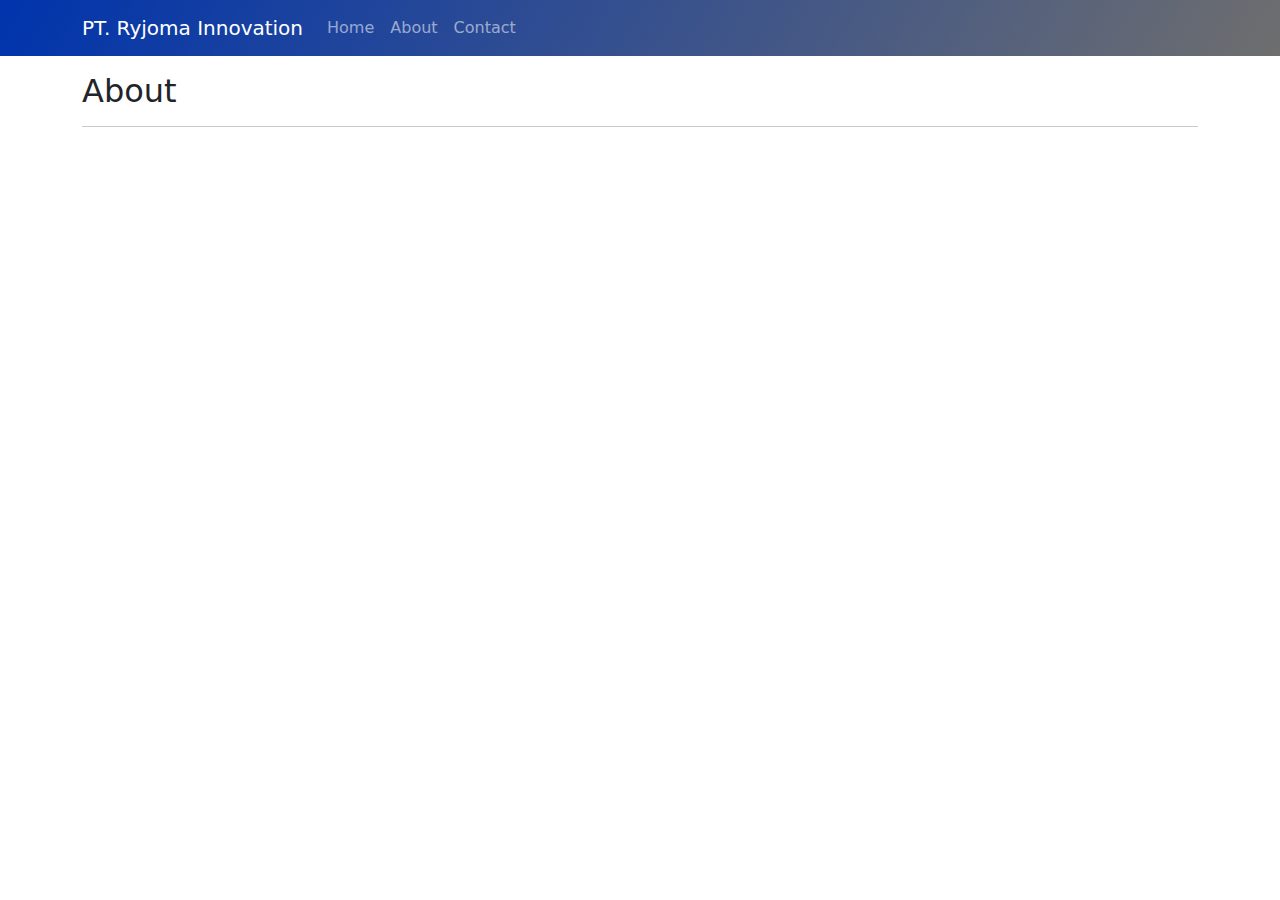
==== About.html @ 48b4abb6 "first commit" ====
<!DOCTYPE html>
<!--[if lt IE 7]>      <html class="no-js lt-ie9 lt-ie8 lt-ie7"> <![endif]-->
<!--[if IE 7]>         <html class="no-js lt-ie9 lt-ie8"> <![endif]-->
<!--[if IE 8]>         <html class="no-js lt-ie9"> <![endif]-->
<!--[if gt IE 8]>      <html class="no-js"> <!--<![endif]-->
<html>
    <head>
        <meta charset="utf-8">
        <meta http-equiv="X-UA-Compatible" content="IE=edge">
        <title>PT. Ryjoma Innovation</title>
        <link href="bootstrap/css/bootstrap.min.css" rel="stylesheet">
        <link href="custom-asset/index.css" rel="stylesheet">
        <meta name="description" content="">
        <meta name="viewport" content="width=device-width, initial-scale=1">
        <link rel="stylesheet" href="">
    </head>
    <body>
        <header>
            <div id="navbar-placeholder"></div>
        </header>
        
        <div class="main">
            <div class="container mt-3">
                <div class="row">
                    <section class="col-md-12">
                        <h2>About</h2>
                        <hr>
                    </section>
                </div>
            </div>
        </div>
        
        <script src="custom-asset/index.js"></script>
        <script src="bootstrap/js/bootstrap.min.js"></script>
    </body>
</html>
---- custom-asset/index.css ----
.row, .card, .accordion, .login-container, .signup-container
{animation: slide-in 1s cubic-bezier(0.25, 1, 0.25, 1);} @keyframes slide-in {from {transform: translateY(100%);}to {ransform: translateY(0);}}

.carousel
{animation: slide-in-carousel 1s cubic-bezier(0.5, 1, 0.25, 1);} 

@keyframes slide-in-carousel {from 
    {
        transform: translateY(15%);
        opacity: 0;
    }to 
    {
        ransform: translateY(0);
        opacity: 1;
    }
}

.avatar {
    width: 50px;
    height: 50px;
    object-fit: cover;
}
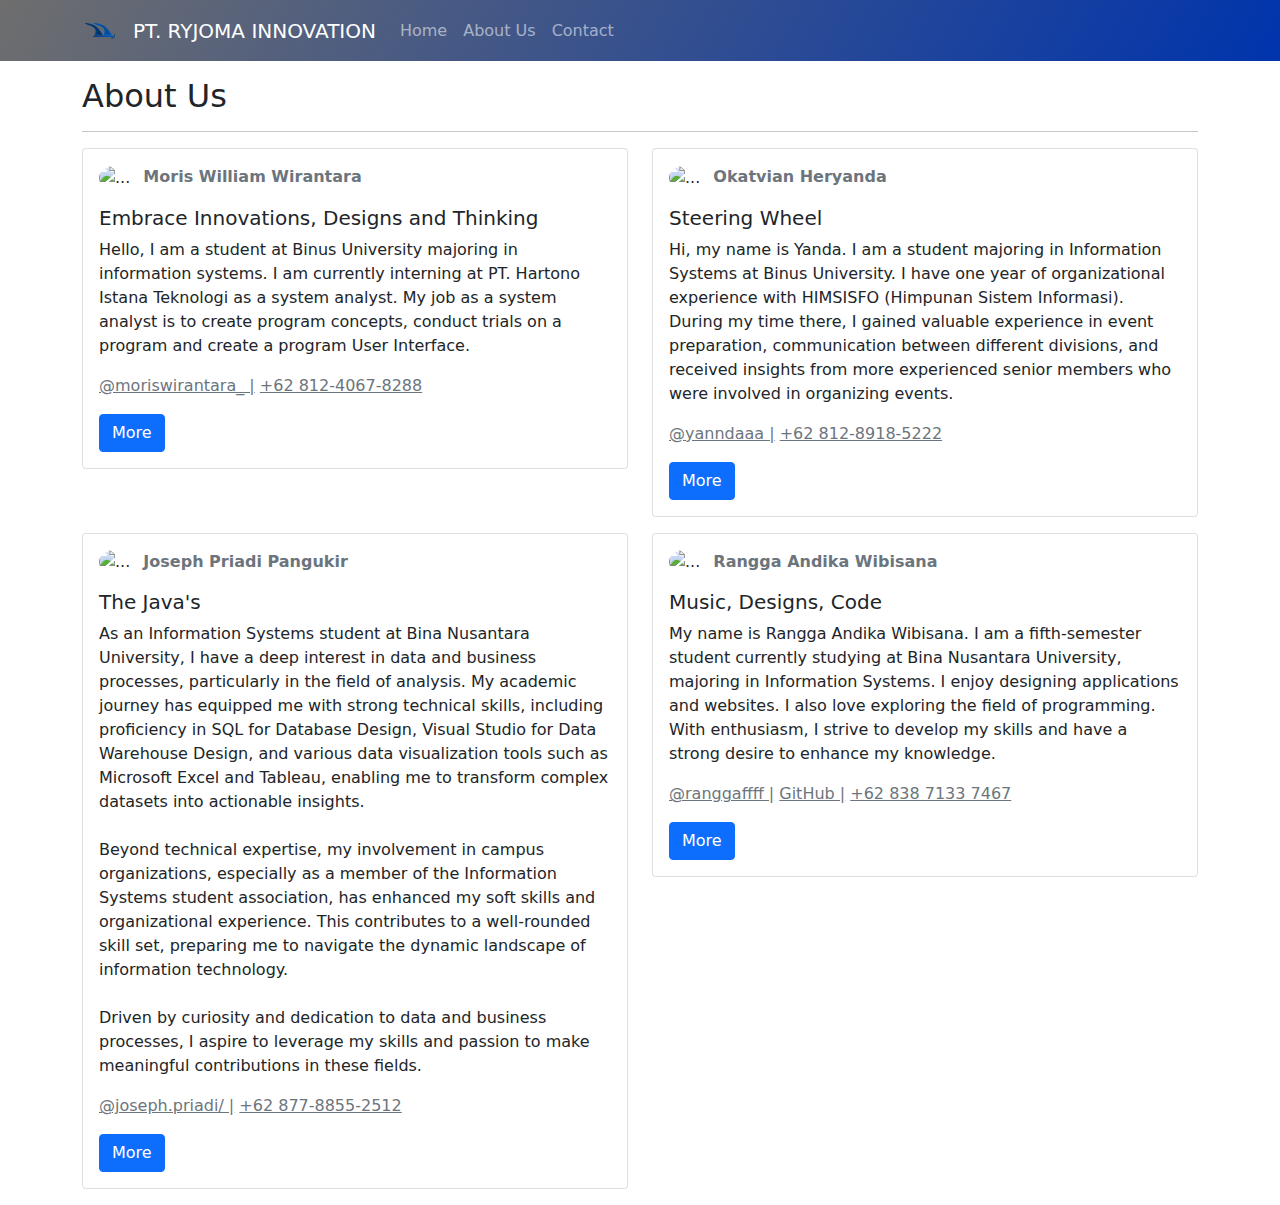
==== commit 207036fd: "big revamp" ====
--- a/About.html
+++ b/About.html
@@ -9,10 +9,11 @@
         <meta http-equiv="X-UA-Compatible" content="IE=edge">
         <title>PT. Ryjoma Innovation</title>
         <link href="bootstrap/css/bootstrap.min.css" rel="stylesheet">
-        <link href="custom-asset/index.css" rel="stylesheet">
+        <link href="custom-asset/css/index.css" rel="stylesheet">
         <meta name="description" content="">
         <meta name="viewport" content="width=device-width, initial-scale=1">
-        <link rel="stylesheet" href="">
+        <link rel="icon" href="custom-asset/img/logo.png" type="image/png" sizes="16x16">
+        <script src="custom-asset/js/navbar.js"></script>
     </head>
     <body>
         <header>
@@ -23,14 +24,18 @@
             <div class="container mt-3">
                 <div class="row">
                     <section class="col-md-12">
-                        <h2>About</h2>
+                        <h2>About Us</h2>
                         <hr>
                     </section>
+                    <section class="col-md-6 mb-3" id="contact-moris-placeholder"></section>
+                    <section class="col-md-6 mb-3" id="contact-yanda-placeholder"></section>
+                    <section class="col-md-6 mb-3" id="contact-joseph-placeholder"></section>
+                    <section class="col-md-6 mb-3" id="contact-rangga-placeholder"></section>
                 </div>
             </div>
         </div>
         
-        <script src="custom-asset/index.js"></script>
+        <script src="custom-asset/js/index.js"></script>
         <script src="bootstrap/js/bootstrap.min.js"></script>
     </body>
 </html>--- a/custom-asset/css/index.css
+++ b/custom-asset/css/index.css
@@ -0,0 +1,22 @@
+.row, .card, .accordion, .login-container, .signup-container
+{animation: slide-in 1s cubic-bezier(0.25, 1, 0.25, 1);} @keyframes slide-in {from {transform: translateY(100%);}to {ransform: translateY(0);}}
+
+.carousel
+{animation: slide-in-carousel 1s cubic-bezier(0.5, 1, 0.25, 1);} 
+
+@keyframes slide-in-carousel {from 
+    {
+        transform: translateY(15%);
+        opacity: 0;
+    }to 
+    {
+        ransform: translateY(0);
+        opacity: 1;
+    }
+}
+
+.avatar {
+    width: 50px;
+    height: 50px;
+    object-fit: cover;
+}